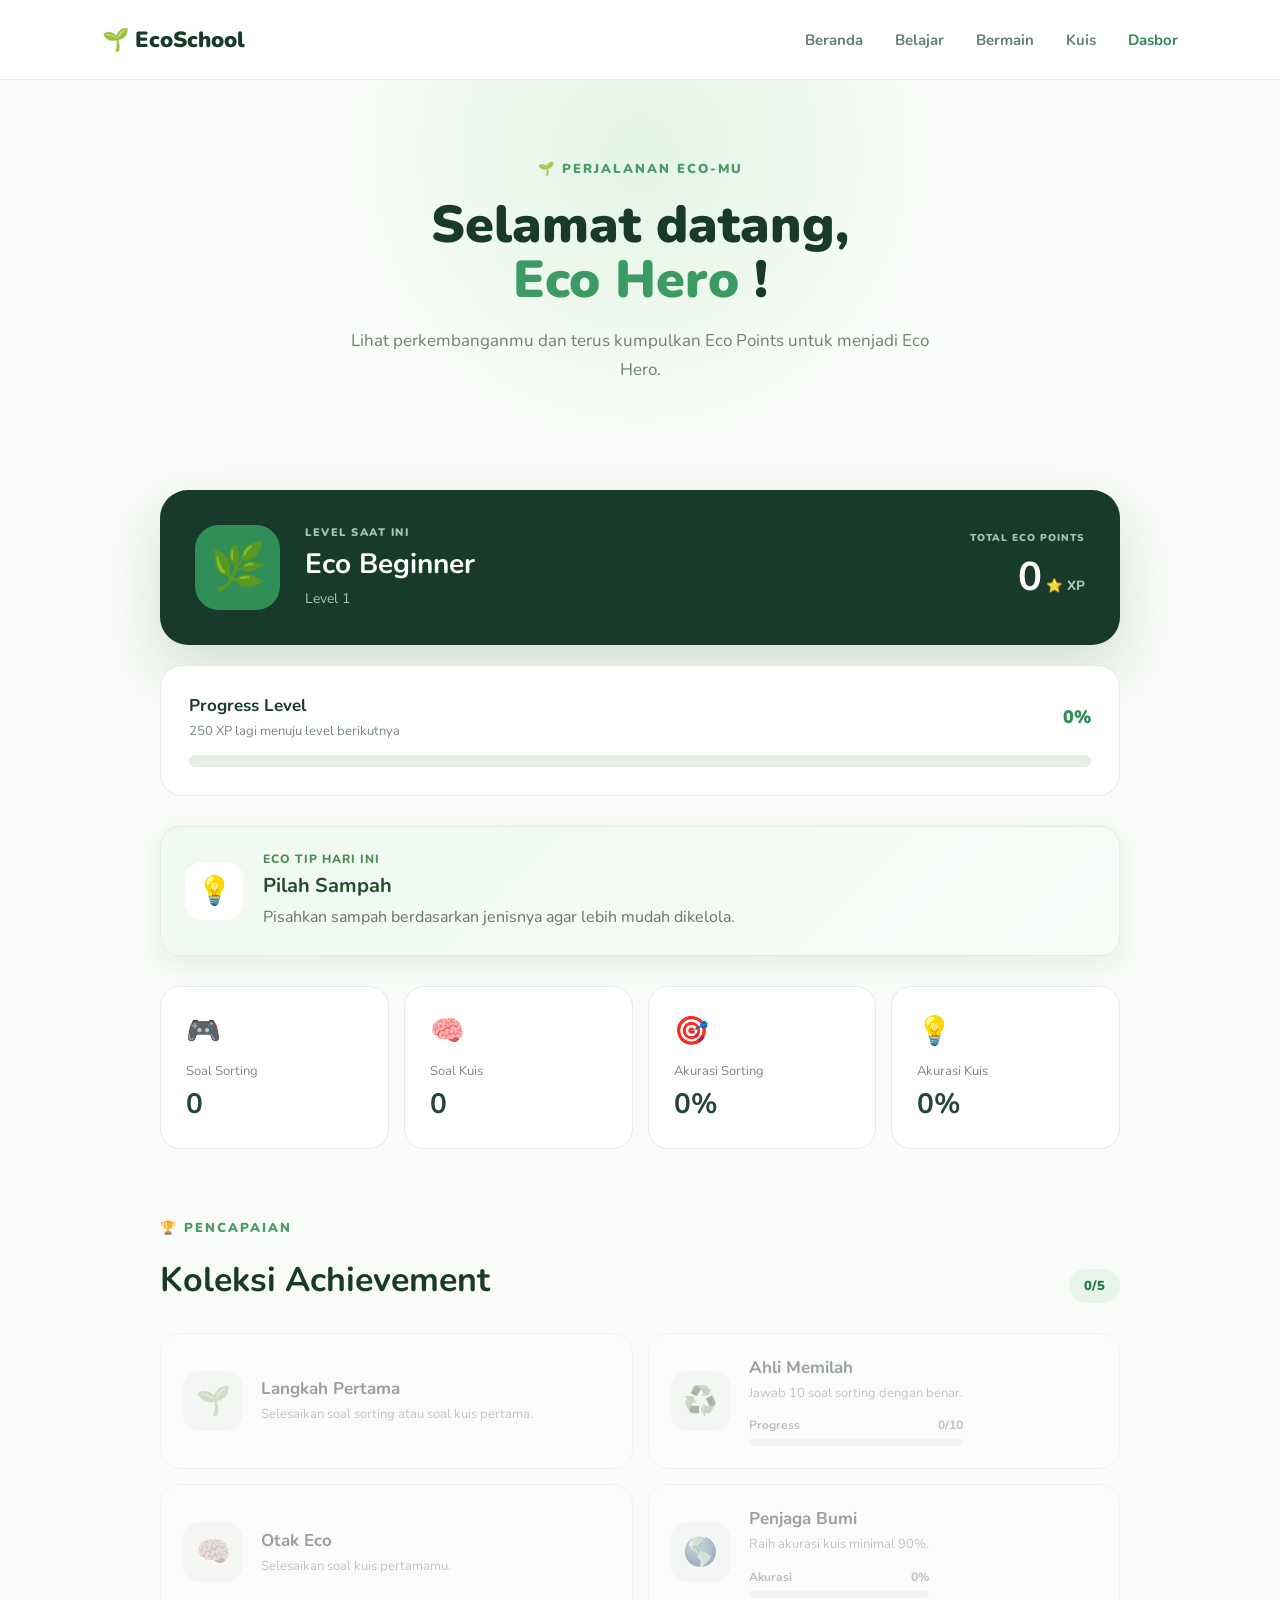
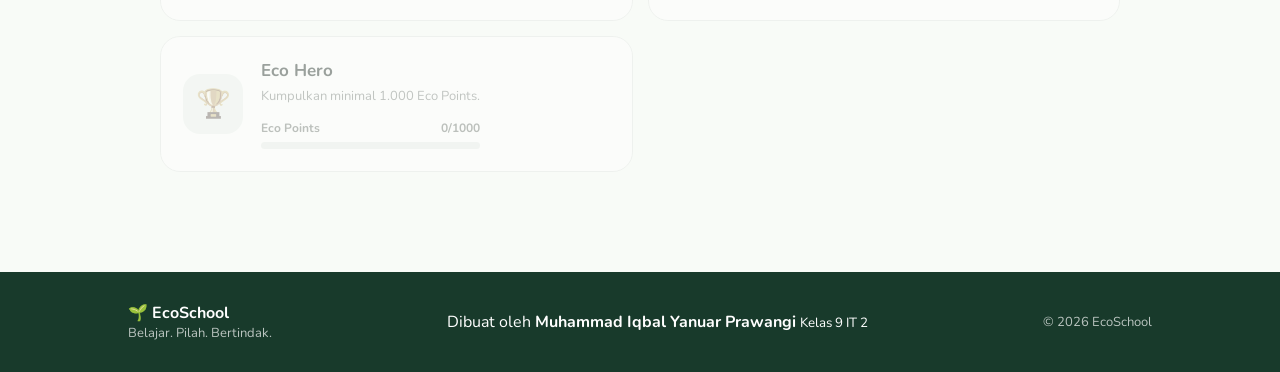
==== dashboard.html @ 725533b7 "Add files via upload" ====
<!DOCTYPE html>
<html lang="id">

<head>

    <meta charset="UTF-8">

    <meta name="viewport" content="width=device-width, initial-scale=1.0">

    <title>Dasbor | EcoSchool</title>

    <link rel="stylesheet" href="css/style.css">

</head>


<body>


    <!-- NAVBAR -->

    <header class="navbar">

        <div class="logo">
            🌱 EcoSchool
        </div>


        <nav>

            <a href="index.html">
                Beranda
            </a>

            <a href="learn.html">
                Belajar
            </a>

            <a href="game.html">
                Bermain
            </a>

            <a href="quiz.html">
                Kuis
            </a>

            <a href="dashboard.html" class="active">
                Dasbor
            </a>

        </nav>

    </header>



    <!-- MAIN -->

    <main>


        <!-- DASHBOARD HEADER -->

        <section class="dashboard-header">

            <p class="small-title">
                🌱 PERJALANAN ECO-MU
            </p>


            <h1>
                Selamat datang,<br>
                <span id="dashboard-name">
                    Eco Hero
                </span>!
            </h1>


            <p>
                Lihat perkembanganmu dan terus kumpulkan
                Eco Points untuk menjadi Eco Hero.
            </p>

        </section>



        <!-- PROFILE CARD -->

        <section class="dashboard-main">


            <div class="profile-card">


                <div class="profile-icon">
                    🌿
                </div>


                <div class="profile-info">

                    <p>
                        LEVEL SAAT INI
                    </p>

                    <h2 id="level-name">
                        Eco Beginner
                    </h2>

                    <span id="level-number">
                        Level 1
                    </span>

                </div>


                <div class="profile-points">

                    <span>
                        TOTAL ECO POINTS
                    </span>

                    <strong id="total-points">
                        0
                    </strong>

                    <small>
                        ⭐ XP
                    </small>

                </div>

            </div>



            <!-- LEVEL PROGRESS -->

            <div class="level-progress-card">

                <div class="progress-heading">

                    <div>

                        <strong>
                            Progress Level
                        </strong>

                        <p id="next-level-text">
                            250 XP lagi menuju level berikutnya
                        </p>

                    </div>


                    <span id="level-percentage">
                        0%
                    </span>

                </div>


                <div class="dashboard-progress">

                    <div
                        id="dashboard-progress-bar"
                        class="dashboard-progress-bar"
                    ></div>

                </div>

            </div>

            <!-- ECO TIP -->
            <section class="eco-tip-card">
                <div class="eco-tip-icon">💡</div>
            
                <div class="eco-tip-content">
                    <span class="eco-tip-label">ECO TIP HARI INI</span>
                    <h3 id="ecoTipTitle">Tahukah Kamu?</h3>
                    <p id="ecoTipText">
                        Gunakan kembali barang yang masih layak sebelum membuangnya.
                    </p>
                </div>
            </section>

            <!-- STATISTICS -->

            <div class="dashboard-stats">


                <div class="dashboard-stat-card">

                    <div class="stat-icon">
                        🎮
                    </div>

                    <span>
                        Soal Sorting
                    </span>

                    <strong id="games-played">
                        0
                    </strong>

                </div>



                <div class="dashboard-stat-card">

                    <div class="stat-icon">
                        🧠
                    </div>

                    <span>
                        Soal Kuis
                    </span>

                    <strong id="quizzes-played">
                        0
                    </strong>

                </div>



                <div class="dashboard-stat-card">

                    <div class="stat-icon">
                        🎯
                    </div>

                    <span>
                        Akurasi Sorting
                    </span>

                    <strong id="sorting-accuracy">
                        0%
                    </strong>

                </div>



                <div class="dashboard-stat-card">

                    <div class="stat-icon">
                        💡
                    </div>

                    <span>
                        Akurasi Kuis
                    </span>

                    <strong id="quiz-accuracy">
                        0%
                    </strong>

                </div>


            </div>



            <!-- ACHIEVEMENTS -->

            <section class="achievement-section">


                <div class="achievement-heading">

                    <div>

                        <p class="small-title">
                            🏆 PENCAPAIAN
                        </p>

                        <h2>
                            Koleksi Achievement
                        </h2>

                    </div>

                    <span id="achievement-count">
                        0/5
                    </span>

                </div>



                <div class="achievement-grid">


                    <!-- FIRST STEP -->

                    <div
                        id="achievement-first"
                        class="achievement-card locked"
                    >

                        <div class="achievement-icon">
                            🌱
                        </div>

                        <div>

                            <h3>
                                Langkah Pertama
                            </h3>

                            <p>
                                Selesaikan soal sorting atau soal kuis pertama.
                            </p>

                        </div>

                    </div>



                    <!-- WASTE SORTER -->

                    <div
                        id="achievement-sorter"
                        class="achievement-card locked"
                    >

                        <div class="achievement-icon">
                            ♻️
                        </div>

                        <div>

                            <h3>
                                Ahli Memilah
                            </h3>

                            <p>
                                Jawab 10 soal sorting dengan benar.
                            </p>
                            
                            <div class="achievement-progress">
                                <div class="achievement-progress-text">
                                    <span>Progress</span>
                                    <span id="sorter-progress-text">0/10</span>
                                </div>
                            
                                <div class="achievement-progress-bar">
                                    <div
                                        id="sorter-progress-bar"
                                        class="achievement-progress-fill"
                                    ></div>
                                </div>
                            </div>

                        </div>

                    </div>



                    <!-- ECO BRAIN -->

                    <div
                        id="achievement-brain"
                        class="achievement-card locked"
                    >

                        <div class="achievement-icon">
                            🧠
                        </div>

                        <div>

                            <h3>
                                Otak Eco
                            </h3>

                            <p>
                                Selesaikan soal kuis pertamamu.
                            </p>

                        </div>

                    </div>



                    <!-- EARTH GUARDIAN -->

                    <div
                        id="achievement-guardian"
                        class="achievement-card locked"
                    >

                        <div class="achievement-icon">
                            🌎
                        </div>

                        <div>

                            <h3>
                                Penjaga Bumi
                            </h3>

                            <p>
                                Raih akurasi kuis minimal 90%.
                            </p>
                            
                            <div class="achievement-progress">
                                <div class="achievement-progress-text">
                                    <span>Akurasi</span>
                                    <span id="guardian-progress-text">0%</span>
                                </div>
                            
                                <div class="achievement-progress-bar">
                                    <div
                                        id="guardian-progress-bar"
                                        class="achievement-progress-fill"
                                    ></div>
                                </div>
                            </div>

                        </div>

                    </div>



                    <!-- ECO HERO -->

                    <div
                        id="achievement-hero"
                        class="achievement-card locked"
                    >

                        <div class="achievement-icon">
                            🏆
                        </div>

                        <div>

                            <h3>
                                Eco Hero
                            </h3>

                            <p>
                                Kumpulkan minimal 1.000 Eco Points.
                            </p>
                            
                            <div class="achievement-progress">
                                <div class="achievement-progress-text">
                                    <span>Eco Points</span>
                                    <span id="hero-progress-text">0/1000</span>
                                </div>
                            
                                <div class="achievement-progress-bar">
                                    <div
                                        id="hero-progress-bar"
                                        class="achievement-progress-fill"
                                    ></div>
                                </div>
                            </div>

                        </div>

                    </div>


                </div>


            </section>


        </section>


    </main>



    <!-- FOOTER -->

    <footer>

        <div class="footer-brand">
            <div>
                🌱 <strong>EcoSchool</strong>
            </div>
    
            <p>
                Belajar. Pilah. Bertindak.
            </p>
        </div>
    
    
        <div class="footer-author">
            <span>Dibuat oleh</span>
    
            <strong>
                Muhammad Iqbal Yanuar Prawangi
            </strong>
    
            <small>
                Kelas 9 IT 2
            </small>
        </div>
    
    
        <p class="footer-copyright">
            © 2026 EcoSchool
        </p>
    
    </footer>



    <script src="js/dashboard.js"></script>

</body>

</html>
---- css/style.css ----
@import url('https://fonts.googleapis.com/css2?family=Nunito:wght@400;500;600;700;800;900&display=swap');


/* =========================
   GLOBAL
========================= */

* {
    margin: 0;
    padding: 0;
    box-sizing: border-box;
}

html {
    scroll-behavior: smooth;
}

body {
    font-family: 'Nunito', sans-serif;
    background: #f8fbf7;
    color: #183a2b;
}

a {
    text-decoration: none;
    color: inherit;
}


/* =========================
   NAVBAR
========================= */

.navbar {
    width: 100%;
    height: 80px;

    display: flex;
    align-items: center;
    justify-content: space-between;

    padding: 0 8%;

    background: rgba(255, 255, 255, 0.95);

    position: sticky;
    top: 0;
    z-index: 100;

    border-bottom: 1px solid #e8eee8;
}

.logo {
    font-size: 22px;
    font-weight: 900;
}

.navbar nav {
    display: flex;
    gap: 32px;
}

.navbar nav a {
    font-size: 15px;
    font-weight: 700;
    color: #648071;

    transition: 0.3s;
}

.navbar nav a:hover,
.navbar nav a.active {
    color: #2e8b57;
}


/* =========================
   HERO
========================= */

.hero {
    min-height: 650px;

    display: flex;
    align-items: center;
    justify-content: space-between;

    padding: 80px 10%;

    background:
        radial-gradient(
            circle at 80% 30%,
            #dff4df 0,
            transparent 35%
        );
}

.hero-text {
    max-width: 550px;
}

.small-title {
    font-size: 13px;
    font-weight: 900;
    letter-spacing: 2px;
    color: #4c9b68;
    margin-bottom: 20px;
}

.hero h1 {
    font-size: 82px;
    line-height: 0.92;
    font-weight: 900;
    letter-spacing: -3px;
}

.hero h1 span {
    color: #3b9b63;
}

.hero-description {
    margin-top: 28px;

    max-width: 460px;

    font-size: 18px;
    line-height: 1.7;

    color: #60786b;
}

.primary-button {
    display: inline-block;

    margin-top: 35px;

    padding: 15px 27px;

    background: #2f8f57;
    color: white;

    border-radius: 12px;

    font-weight: 800;

    box-shadow: 0 12px 25px rgba(47, 143, 87, 0.2);

    transition: 0.3s;
}

.primary-button:hover {
    transform: translateY(-3px);
}


/* =========================
   HERO VISUAL
========================= */

.hero-visual {
    width: 450px;
    height: 450px;

    position: relative;

    display: flex;
    align-items: center;
    justify-content: center;
}

.earth {
    width: 300px;
    height: 300px;

    border-radius: 50%;

    display: flex;
    align-items: center;
    justify-content: center;

    font-size: 180px;

    background: #e8f5e8;

    box-shadow:
        0 30px 60px rgba(55, 120, 70, 0.15);
}

.floating-card {
    position: absolute;

    padding: 15px 20px;

    background: white;

    border-radius: 16px;

    box-shadow:
        0 15px 40px rgba(34, 70, 45, 0.12);

    display: flex;
    gap: 10px;
    align-items: center;

    font-size: 15px;
}

.card-one {
    top: 45px;
    left: 10px;
}

.card-two {
    top: 120px;
    right: 0;
}

.card-three {
    bottom: 55px;
    left: 55px;
}


/* =========================
   WHY SECTION
========================= */

.why-section {
    padding: 100px 10%;

    background: white;
}

.section-heading {
    text-align: center;
}

.section-heading p {
    font-size: 13px;
    font-weight: 900;
    letter-spacing: 2px;
    color: #4c9b68;
}

.section-heading h2 {
    margin-top: 12px;

    font-size: 42px;
    line-height: 1.15;
    font-weight: 900;
}


.feature-container {
    margin-top: 55px;

    display: grid;
    grid-template-columns: repeat(3, 1fr);

    gap: 25px;
}

.feature-card {
    padding: 35px;

    border: 1px solid #e7eee7;

    border-radius: 22px;

    background: #fbfdfb;

    transition: 0.3s;
}

.feature-card:hover {
    transform: translateY(-7px);

    box-shadow:
        0 20px 45px rgba(39, 90, 55, 0.1);
}

.feature-icon {
    font-size: 40px;
    margin-bottom: 20px;
}

.feature-card h3 {
    font-size: 24px;
    margin-bottom: 10px;
}

.feature-card p {
    color: #708279;
    line-height: 1.6;
}


/* =========================
   JOURNEY
========================= */

.journey-section {
    padding: 100px 10%;

    display: flex;
    align-items: center;
    justify-content: space-between;

    gap: 80px;
}

.journey-text {
    max-width: 420px;
}

.journey-text h2 {
    font-size: 48px;
    line-height: 1.05;
    margin-bottom: 20px;
}

.journey-text > p:last-child {
    color: #718077;
    line-height: 1.7;
}


.journey-steps {
    display: flex;
    align-items: center;
}

.journey-step {
    text-align: center;
}

.journey-step div {
    font-size: 12px;
    font-weight: 900;
    color: #8da094;
}

.journey-step span {
    display: block;

    margin: 10px auto;

    width: 70px;
    height: 70px;

    border-radius: 50%;

    background: #e5f4e7;

    display: flex;
    align-items: center;
    justify-content: center;

    font-size: 28px;
}

.journey-step h3 {
    font-size: 18px;
}

.journey-line {
    width: 70px;
    height: 2px;
    background: #dbe8dd;
}


/* =========================
   FOOTER
========================= */

footer {
    padding: 30px 10%;

    display: flex;
    justify-content: space-between;
    align-items: center;

    background: #183a2b;

    color: white;
}

footer p {
    font-size: 13px;
    opacity: 0.7;
}


/* =========================
   RESPONSIVE
========================= */

@media (max-width: 900px) {

    .navbar {
        padding: 0 5%;
    }

    .navbar nav {
        gap: 15px;
    }

    .hero {
        flex-direction: column;

        text-align: center;

        gap: 60px;

        padding: 70px 6%;
    }

    .hero-description {
        margin-left: auto;
        margin-right: auto;
    }

    .hero-visual {
        width: 350px;
        height: 350px;
    }

    .earth {
        width: 240px;
        height: 240px;
        font-size: 140px;
    }

    .feature-container {
        grid-template-columns: 1fr;
    }

    .journey-section {
        flex-direction: column;
        text-align: center;
    }
}


@media (max-width: 600px) {

    .navbar {
        height: auto;
        padding: 20px;
        flex-direction: column;
        gap: 15px;
    }

    .navbar nav {
        flex-wrap: wrap;
        justify-content: center;
    }

    .hero h1 {
        font-size: 60px;
    }

    .hero-visual {
        width: 300px;
        height: 300px;
    }

    .earth {
        width: 200px;
        height: 200px;
        font-size: 115px;
    }

    .floating-card {
        transform: scale(0.8);
    }

    .section-heading h2 {
        font-size: 32px;
    }

    .journey-text h2 {
        font-size: 38px;
    }

    .journey-steps {
        flex-direction: column;
        gap: 15px;
    }

    .journey-line {
        width: 2px;
        height: 35px;
    }

    footer {
        flex-direction: column;
        gap: 10px;
        text-align: center;
    }
}

/* =========================
   LEARN PAGE
========================= */

.page-header {
    padding: 90px 10% 70px;

    text-align: center;

    background:
        radial-gradient(
            circle at 50% 20%,
            #e2f5e4 0,
            transparent 40%
        );
}

.page-header h1 {
    font-size: 52px;
    line-height: 1.05;

    font-weight: 900;

    margin-bottom: 25px;
}

.page-header > p:last-child {
    max-width: 600px;

    margin: auto;

    color: #6f8177;

    line-height: 1.7;

    font-size: 17px;
}


/* WASTE SECTION */

.waste-section {
    padding: 90px 10%;

    background: white;
}

.waste-container {
    margin-top: 50px;

    display: grid;

    grid-template-columns:
        repeat(4, 1fr);

    gap: 20px;
}


.waste-card {
    padding: 32px 25px;

    border-radius: 22px;

    background: #fbfdfb;

    border: 1px solid #e7eee7;

    cursor: pointer;

    transition: 0.3s;
}

.waste-card:hover {
    transform: translateY(-8px);

    box-shadow:
        0 20px 40px
        rgba(39, 90, 55, 0.12);
}


.waste-icon {
    width: 70px;
    height: 70px;

    display: flex;

    align-items: center;
    justify-content: center;

    border-radius: 18px;

    background: #e5f4e7;

    font-size: 35px;

    margin-bottom: 22px;
}


.waste-card h3 {
    font-size: 23px;

    margin-bottom: 10px;
}


.waste-card p {
    color: #708279;

    line-height: 1.6;

    font-size: 14px;
}


.learn-more {
    display: inline-block;

    margin-top: 20px;

    color: #2f8f57;

    font-weight: 800;

    font-size: 14px;
}


/* INFORMATION */

.waste-info-section {
    padding: 80px 10%;

    background: #f1f8f2;
}


.waste-info-content {
    max-width: 900px;

    margin: auto;

    padding: 50px;

    background: white;

    border-radius: 28px;

    position: relative;

    box-shadow:
        0 20px 60px
        rgba(35, 80, 45, 0.1);
}


.close-button {
    position: absolute;

    top: 20px;
    right: 25px;

    border: none;

    background: #edf4ee;

    width: 40px;
    height: 40px;

    border-radius: 50%;

    font-size: 25px;

    cursor: pointer;

    color: #42604c;
}


.info-icon {
    font-size: 55px;

    margin-bottom: 15px;
}


.waste-info-content h2 {
    font-size: 38px;

    margin-bottom: 15px;
}


#waste-info-description {
    color: #6d7e74;

    line-height: 1.7;

    font-size: 17px;
}


.info-grid {
    display: grid;

    grid-template-columns:
        1fr 1fr;

    gap: 20px;

    margin-top: 35px;
}


.info-box {
    padding: 25px;

    background: #f7faf7;

    border-radius: 18px;
}


.info-box h3 {
    margin-bottom: 15px;

    font-size: 18px;
}


.info-box ul {
    padding-left: 20px;

    color: #64776c;

    line-height: 1.8;
}


.info-box p {
    color: #64776c;

    line-height: 1.7;
}


.tip-box {
    margin-top: 20px;

    padding: 22px 25px;

    background: #e7f5e9;

    border-radius: 18px;
}


.tip-box strong {
    color: #287b4a;
}


.tip-box p {
    margin-top: 8px;

    color: #587061;

    line-height: 1.6;
}


/* CTA */

.learn-cta {
    margin: 70px 10%;

    padding: 55px;

    background: #183a2b;

    color: white;

    border-radius: 28px;

    display: flex;

    align-items: center;

    justify-content: space-between;

    gap: 30px;
}


.learn-cta .small-title {
    color: #8ed2a3;
}


.learn-cta h2 {
    font-size: 35px;

    margin-bottom: 10px;
}


.learn-cta p:not(.small-title) {
    color: #b9c9bf;

    line-height: 1.6;
}


/* RESPONSIVE */

@media (max-width: 1000px) {

    .waste-container {
        grid-template-columns:
            repeat(2, 1fr);
    }

}


@media (max-width: 700px) {

    .page-header h1 {
        font-size: 40px;
    }


    .waste-container {
        grid-template-columns: 1fr;
    }


    .info-grid {
        grid-template-columns: 1fr;
    }


    .waste-info-content {
        padding: 35px 25px;
    }


    .learn-cta {
        margin: 50px 6%;

        padding: 35px 25px;

        flex-direction: column;

        align-items: flex-start;
    }

}

/* =========================
   SORTING GAME
========================= */

.game-header {
    padding: 80px 10% 50px;

    text-align: center;

    background:
        radial-gradient(
            circle at 50% 20%,
            #e2f5e4 0,
            transparent 40%
        );
}

.game-header h1 {
    font-size: 52px;

    line-height: 1.05;

    font-weight: 900;

    margin-bottom: 20px;
}

.game-header > p:last-child {
    max-width: 600px;

    margin: auto;

    color: #6f8177;

    line-height: 1.7;

    font-size: 17px;
}


/* GAME SECTION */

.game-section {
    max-width: 900px;

    margin: 0 auto;

    padding: 50px 20px 90px;
}


.game-topbar {
    display: flex;

    justify-content: space-between;

    align-items: center;

    margin-bottom: 15px;
}


.question-counter {
    color: #718178;

    font-size: 15px;
}

.question-counter strong {
    color: #183a2b;

    font-size: 18px;
}


.score-display {
    padding: 10px 18px;

    border-radius: 30px;

    background: #e7f5e9;

    color: #287b4a;

    font-weight: 800;
}


/* PROGRESS */

.game-progress {
    height: 10px;

    background: #e6eee7;

    border-radius: 20px;

    overflow: hidden;

    margin-bottom: 35px;
}


.game-progress-bar {
    width: 10%;

    height: 100%;

    background: #3b9b63;

    border-radius: 20px;

    transition: width 0.4s ease;
}


/* QUESTION */

.question-card {
    padding: 55px 30px;

    text-align: center;

    background: white;

    border: 1px solid #e6eee7;

    border-radius: 28px;

    box-shadow:
        0 20px 50px rgba(39, 90, 55, 0.08);

    margin-bottom: 25px;
}


.waste-question-icon {
    width: 130px;

    height: 130px;

    display: flex;

    align-items: center;

    justify-content: center;

    margin: 0 auto 25px;

    border-radius: 30px;

    background: #e8f5e8;

    font-size: 70px;
}


.question-label {
    font-size: 12px;

    font-weight: 900;

    letter-spacing: 2px;

    color: #6c9178;

    margin-bottom: 10px;
}


.question-card h2 {
    font-size: 35px;

    margin-bottom: 10px;
}


.question-text {
    color: #75857b;

    line-height: 1.6;
}


/* ANSWERS */

.answer-grid {
    display: grid;

    grid-template-columns:
        1fr 1fr;

    gap: 15px;
}


.answer-button {
    width: 100%;

    padding: 22px;

    display: flex;

    align-items: center;

    gap: 18px;

    text-align: left;

    border: 1px solid #e3ebe4;

    border-radius: 18px;

    background: white;

    cursor: pointer;

    font-family: inherit;

    transition: 0.25s;
}


.answer-button:hover {
    transform: translateY(-4px);

    border-color: #86bd97;

    box-shadow:
        0 12px 30px
        rgba(39, 90, 55, 0.1);
}


.answer-button > span {
    width: 50px;

    height: 50px;

    flex-shrink: 0;

    display: flex;

    align-items: center;

    justify-content: center;

    background: #eef7ef;

    border-radius: 14px;

    font-size: 25px;
}


.answer-button strong {
    display: block;

    color: #254535;

    font-size: 17px;

    margin-bottom: 3px;
}


.answer-button small {
    color: #829087;

    font-size: 12px;
}


/* FEEDBACK */

.game-feedback {
    margin-top: 25px;

    padding: 35px;

    border-radius: 22px;

    text-align: center;

    background: #f0f8f1;

    animation: feedbackAppear 0.3s ease;
}


@keyframes feedbackAppear {

    from {
        opacity: 0;

        transform: translateY(10px);
    }

    to {
        opacity: 1;

        transform: translateY(0);
    }

}


.feedback-icon {
    font-size: 45px;

    margin-bottom: 10px;
}


.game-feedback h3 {
    font-size: 27px;

    margin-bottom: 8px;
}


.game-feedback p {
    color: #687970;

    margin-bottom: 20px;

    line-height: 1.6;
}


/* RESULT */

.game-result {
    max-width: 700px;

    margin: 70px auto 100px;

    padding: 60px 30px;

    text-align: center;

    background: white;

    border: 1px solid #e5ece6;

    border-radius: 30px;

    box-shadow:
        0 25px 60px
        rgba(35, 80, 45, 0.1);
}


.result-icon {
    font-size: 65px;

    margin-bottom: 15px;
}


.game-result h2 {
    font-size: 38px;

    margin-bottom: 35px;
}


.final-score {
    padding: 25px;

    background: #e9f6eb;

    border-radius: 20px;

    margin-bottom: 20px;
}


.final-score span {
    display: block;

    color: #688071;

    margin-bottom: 8px;
}


.final-score strong {
    display: block;

    color: #287b4a;

    font-size: 40px;
}


.result-stats {
    display: grid;

    grid-template-columns:
        1fr 1fr;

    gap: 15px;

    margin-bottom: 30px;
}


.result-stats div {
    padding: 20px;

    background: #f7faf7;

    border-radius: 18px;
}


.result-stats strong {
    display: block;

    font-size: 30px;

    color: #254535;
}


.result-stats span {
    color: #78877f;

    font-size: 13px;
}


/* GAME RESPONSIVE */

@media (max-width: 700px) {

    .game-header h1 {
        font-size: 40px;
    }


    .answer-grid {
        grid-template-columns: 1fr;
    }


    .question-card {
        padding: 40px 20px;
    }


    .question-card h2 {
        font-size: 28px;
    }


    .game-topbar {
        font-size: 13px;
    }


    .game-result h2 {
        font-size: 30px;
    }

}

/* =========================
   QUIZ PAGE
========================= */

.quiz-header {
    padding: 80px 10% 55px;

    text-align: center;

    background:
        radial-gradient(
            circle at 50% 20%,
            #e2f5e4 0,
            transparent 40%
        );
}

.quiz-header h1 {
    font-size: 52px;

    line-height: 1.05;

    font-weight: 900;

    margin-bottom: 20px;
}

.quiz-header > p:last-child {
    max-width: 600px;

    margin: auto;

    color: #6f8177;

    line-height: 1.7;

    font-size: 17px;
}


/* QUIZ SECTION */

.quiz-section {
    max-width: 900px;

    margin: auto;

    padding: 50px 20px 90px;
}


.quiz-topbar {
    display: flex;

    align-items: center;

    justify-content: space-between;

    margin-bottom: 15px;
}


.quiz-counter {
    color: #718178;

    font-size: 15px;
}

.quiz-counter strong {
    color: #183a2b;

    font-size: 18px;
}


.quiz-score {
    padding: 10px 18px;

    background: #e7f5e9;

    color: #287b4a;

    border-radius: 30px;

    font-weight: 800;
}


/* PROGRESS */

.quiz-progress {
    height: 10px;

    background: #e6eee7;

    border-radius: 20px;

    overflow: hidden;

    margin-bottom: 35px;
}


.quiz-progress-bar {
    width: 10%;

    height: 100%;

    background: #3b9b63;

    border-radius: 20px;

    transition: width 0.4s ease;
}


/* QUIZ CARD */

.quiz-card {
    padding: 50px 45px;

    background: white;

    border: 1px solid #e4ebe5;

    border-radius: 28px;

    box-shadow:
        0 20px 50px
        rgba(39, 90, 55, 0.08);

    text-align: center;
}


.quiz-icon {
    width: 90px;

    height: 90px;

    display: flex;

    align-items: center;

    justify-content: center;

    margin: 0 auto 20px;

    border-radius: 25px;

    background: #e8f5e8;

    font-size: 48px;
}


.quiz-category {
    font-size: 12px;

    letter-spacing: 2px;

    font-weight: 900;

    color: #4c9b68;

    margin-bottom: 15px;
}


.quiz-card h2 {
    max-width: 700px;

    margin: 0 auto 35px;

    font-size: 27px;

    line-height: 1.4;
}


/* ANSWERS */

.quiz-answers {
    display: grid;

    grid-template-columns:
        1fr 1fr;

    gap: 15px;
}


.quiz-answer {
    min-height: 70px;

    padding: 18px 22px;

    border: 1px solid #e3ebe4;

    background: #fbfdfb;

    border-radius: 17px;

    cursor: pointer;

    font-family: inherit;

    font-size: 15px;

    font-weight: 700;

    color: #294637;

    text-align: left;

    transition: 0.25s;
}


.quiz-answer:hover {
    transform: translateY(-3px);

    border-color: #81b991;

    background: #f2f9f3;
}


.quiz-answer.correct {
    background: #e2f5e6;

    border-color: #55a96f;

    color: #287b4a;
}


.quiz-answer.wrong {
    background: #f9e9e9;

    border-color: #d88a8a;

    color: #a34a4a;
}


.quiz-answer:disabled {
    cursor: default;
}


/* FEEDBACK */

.quiz-feedback {
    margin-top: 25px;

    padding: 35px;

    border-radius: 22px;

    text-align: center;

    background: #f0f8f1;

    animation: feedbackAppear 0.3s ease;
}


.quiz-feedback h3 {
    font-size: 27px;

    margin-bottom: 8px;
}


.quiz-feedback p {
    max-width: 650px;

    margin: 0 auto 20px;

    color: #687970;

    line-height: 1.6;
}


/* RESULT */

.quiz-result {
    max-width: 700px;

    margin: 70px auto 100px;

    padding: 60px 30px;

    text-align: center;

    background: white;

    border: 1px solid #e5ece6;

    border-radius: 30px;

    box-shadow:
        0 25px 60px
        rgba(35, 80, 45, 0.1);
}


.quiz-result h2 {
    font-size: 38px;

    margin-bottom: 35px;
}


.quiz-final-score {
    padding: 25px;

    background: #e9f6eb;

    border-radius: 20px;

    margin-bottom: 20px;
}


.quiz-final-score span {
    display: block;

    color: #688071;

    margin-bottom: 8px;
}


.quiz-final-score strong {
    display: block;

    color: #287b4a;

    font-size: 42px;
}


.quiz-reward {
    margin: 25px 0;

    padding: 18px;

    border-radius: 15px;

    background: #f8f5df;

    color: #7a6b25;
}


.quiz-reward strong {
    margin-left: 8px;
}


/* QUIZ RESPONSIVE */

@media (max-width: 700px) {

    .quiz-header h1 {
        font-size: 40px;
    }


    .quiz-card {
        padding: 40px 20px;
    }


    .quiz-card h2 {
        font-size: 22px;
    }


    .quiz-answers {
        grid-template-columns: 1fr;
    }


    .quiz-result h2 {
        font-size: 30px;
    }

}

/* =========================
   DASHBOARD
========================= */

.dashboard-header {
    padding: 80px 10% 55px;

    text-align: center;

    background:
        radial-gradient(
            circle at 50% 20%,
            #e2f5e4 0,
            transparent 40%
        );
}


.dashboard-header h1 {
    font-size: 52px;

    line-height: 1.05;

    font-weight: 900;

    margin-bottom: 20px;
}


.dashboard-header h1 span {
    color: #3b9b63;
}


.dashboard-header > p:last-child {
    max-width: 600px;

    margin: auto;

    color: #6f8177;

    line-height: 1.7;

    font-size: 17px;
}


/* MAIN */

.dashboard-main {
    max-width: 1000px;

    margin: auto;

    padding: 50px 20px 100px;
}


/* PROFILE */

.profile-card {
    padding: 35px;

    display: flex;

    align-items: center;

    gap: 25px;

    background: #183a2b;

    color: white;

    border-radius: 28px;

    box-shadow:
        0 25px 55px
        rgba(24, 58, 43, 0.15);
}


.profile-icon {
    width: 85px;

    height: 85px;

    flex-shrink: 0;

    display: flex;

    align-items: center;

    justify-content: center;

    border-radius: 24px;

    background: #2f8f57;

    font-size: 45px;
}


.profile-info {
    flex: 1;
}


.profile-info p {
    margin-bottom: 5px;

    color: #a9c3b2;

    font-size: 11px;

    font-weight: 900;

    letter-spacing: 1.5px;
}


.profile-info h2 {
    font-size: 28px;

    margin-bottom: 4px;
}


.profile-info span {
    color: #a9c3b2;

    font-size: 14px;
}


.profile-points {
    text-align: right;
}


.profile-points span {
    display: block;

    color: #a9c3b2;

    font-size: 10px;

    font-weight: 900;

    letter-spacing: 1px;
}


.profile-points strong {
    display: inline-block;

    margin-top: 5px;

    font-size: 40px;
}


.profile-points small {
    color: #a9c3b2;

    font-weight: 800;
}


/* LEVEL PROGRESS */

.level-progress-card {
    margin-top: 20px;

    padding: 28px;

    background: white;

    border: 1px solid #e4ebe5;

    border-radius: 22px;
}


.progress-heading {
    display: flex;

    align-items: center;

    justify-content: space-between;

    margin-bottom: 15px;
}


.progress-heading strong {
    font-size: 17px;
}


.progress-heading p {
    margin-top: 5px;

    color: #7a887f;

    font-size: 13px;
}


.progress-heading > span {
    color: #2f8f57;

    font-size: 18px;

    font-weight: 900;
}


.dashboard-progress {
    height: 12px;

    overflow: hidden;

    background: #e6eee7;

    border-radius: 20px;
}


.dashboard-progress-bar {
    width: 0%;

    height: 100%;

    background: #3b9b63;

    border-radius: 20px;

    transition: width 0.7s ease;
}


/* STATISTICS */

.dashboard-stats {
    display: grid;

    grid-template-columns:
        repeat(4, 1fr);

    gap: 15px;

    margin-top: 20px;
}


.dashboard-stat-card {
    padding: 25px;

    background: white;

    border: 1px solid #e4ebe5;

    border-radius: 20px;
}


.stat-icon {
    font-size: 28px;

    margin-bottom: 12px;
}


.dashboard-stat-card span {
    display: block;

    color: #7b8981;

    font-size: 13px;

    margin-bottom: 5px;
}


.dashboard-stat-card strong {
    font-size: 28px;

    color: #254535;
}


/* ACHIEVEMENT */

.achievement-section {
    margin-top: 70px;
}


.achievement-heading {
    display: flex;

    align-items: flex-end;

    justify-content: space-between;

    margin-bottom: 30px;
}


.achievement-heading h2 {
    margin-top: 8px;

    font-size: 34px;
}


.achievement-heading > span {
    padding: 8px 15px;

    background: #e7f5e9;

    color: #287b4a;

    border-radius: 20px;

    font-size: 13px;

    font-weight: 900;
}


.achievement-grid {
    display: grid;

    grid-template-columns:
        1fr 1fr;

    gap: 15px;
}


.achievement-card {
    padding: 22px;

    display: flex;

    align-items: center;

    gap: 18px;

    border-radius: 20px;

    border: 1px solid #dfe8e1;

    background: white;

    transition: 0.3s;
}


.achievement-card:hover {
    transform: translateY(-3px);

    box-shadow:
        0 12px 30px
        rgba(39, 90, 55, 0.08);
}


.achievement-icon {
    width: 60px;

    height: 60px;

    flex-shrink: 0;

    display: flex;

    align-items: center;

    justify-content: center;

    border-radius: 17px;

    background: #e7f5e9;

    font-size: 28px;
}


.achievement-card h3 {
    font-size: 17px;

    margin-bottom: 5px;
}


.achievement-card p {
    color: #78867e;

    font-size: 13px;

    line-height: 1.5;
}


/* LOCKED */

.achievement-card.locked {
    opacity: 0.45;

    filter: grayscale(0.7);
}


.achievement-card.unlocked {
    opacity: 1;

    filter: none;

    border-color: #8dc19a;

    background: #f4faf5;
}


.achievement-card.unlocked .achievement-icon {
    background: #dff2e2;
}


/* DASHBOARD RESPONSIVE */

@media (max-width: 800px) {

    .dashboard-header h1 {
        font-size: 40px;
    }


    .profile-card {
        flex-wrap: wrap;
    }


    .profile-points {
        width: 100%;

        text-align: left;

        padding-top: 10px;
    }


    .dashboard-stats {
        grid-template-columns:
            1fr 1fr;
    }

}


@media (max-width: 600px) {

    .dashboard-main {
        padding-left: 6%;

        padding-right: 6%;
    }


    .profile-card {
        padding: 25px;
    }


    .profile-icon {
        width: 70px;

        height: 70px;

        font-size: 35px;
    }


    .profile-info h2 {
        font-size: 23px;
    }


    .profile-points strong {
        font-size: 32px;
    }


    .dashboard-stats {
        grid-template-columns:
            1fr;
    }


    .achievement-grid {
        grid-template-columns:
            1fr;
    }


    .achievement-heading {
        align-items: flex-start;

        gap: 15px;

        flex-direction: column;
    }

}

.eco-tip-card {
    display: flex;
    align-items: center;
    gap: 20px;
    padding: 24px;
    margin: 30px 0;
    background: linear-gradient(135deg, #eef9f0, #f8fcf8);
    border: 1px solid #dcefe0;
    border-radius: 20px;
    box-shadow: 0 8px 25px rgba(44, 95, 45, 0.08);
}

.eco-tip-icon {
    width: 58px;
    height: 58px;
    flex-shrink: 0;
    display: flex;
    align-items: center;
    justify-content: center;
    background: #ffffff;
    border-radius: 16px;
    font-size: 28px;
}

.eco-tip-label {
    display: block;
    margin-bottom: 5px;
    font-size: 12px;
    font-weight: 800;
    letter-spacing: 1px;
    color: #4d8b55;
}

.eco-tip-content h3 {
    margin: 0 0 6px;
    font-size: 20px;
    color: #234d2b;
}

.eco-tip-content p {
    margin: 0;
    line-height: 1.6;
    color: #647568;
}

@media (max-width: 600px) {
    .eco-tip-card {
        align-items: flex-start;
        padding: 20px;
        gap: 14px;
    }

    .eco-tip-content h3 {
        font-size: 18px;
    }

    .eco-tip-content p {
        font-size: 14px;
    }
}

/* =========================
   ACHIEVEMENT PROGRESS
========================= */

.achievement-progress {
    margin-top: 14px;
    width: 100%;
}

.achievement-progress-text {
    display: flex;
    justify-content: space-between;
    align-items: center;
    margin-bottom: 6px;
    font-size: 12px;
    font-weight: 700;
    color: #6b7d6d;
}

.achievement-progress-bar {
    width: 100%;
    height: 7px;
    background: #e5eee7;
    border-radius: 20px;
    overflow: hidden;
}

.achievement-progress-fill {
    width: 0%;
    height: 100%;
    border-radius: 20px;
    transition: width 0.5s ease;
}
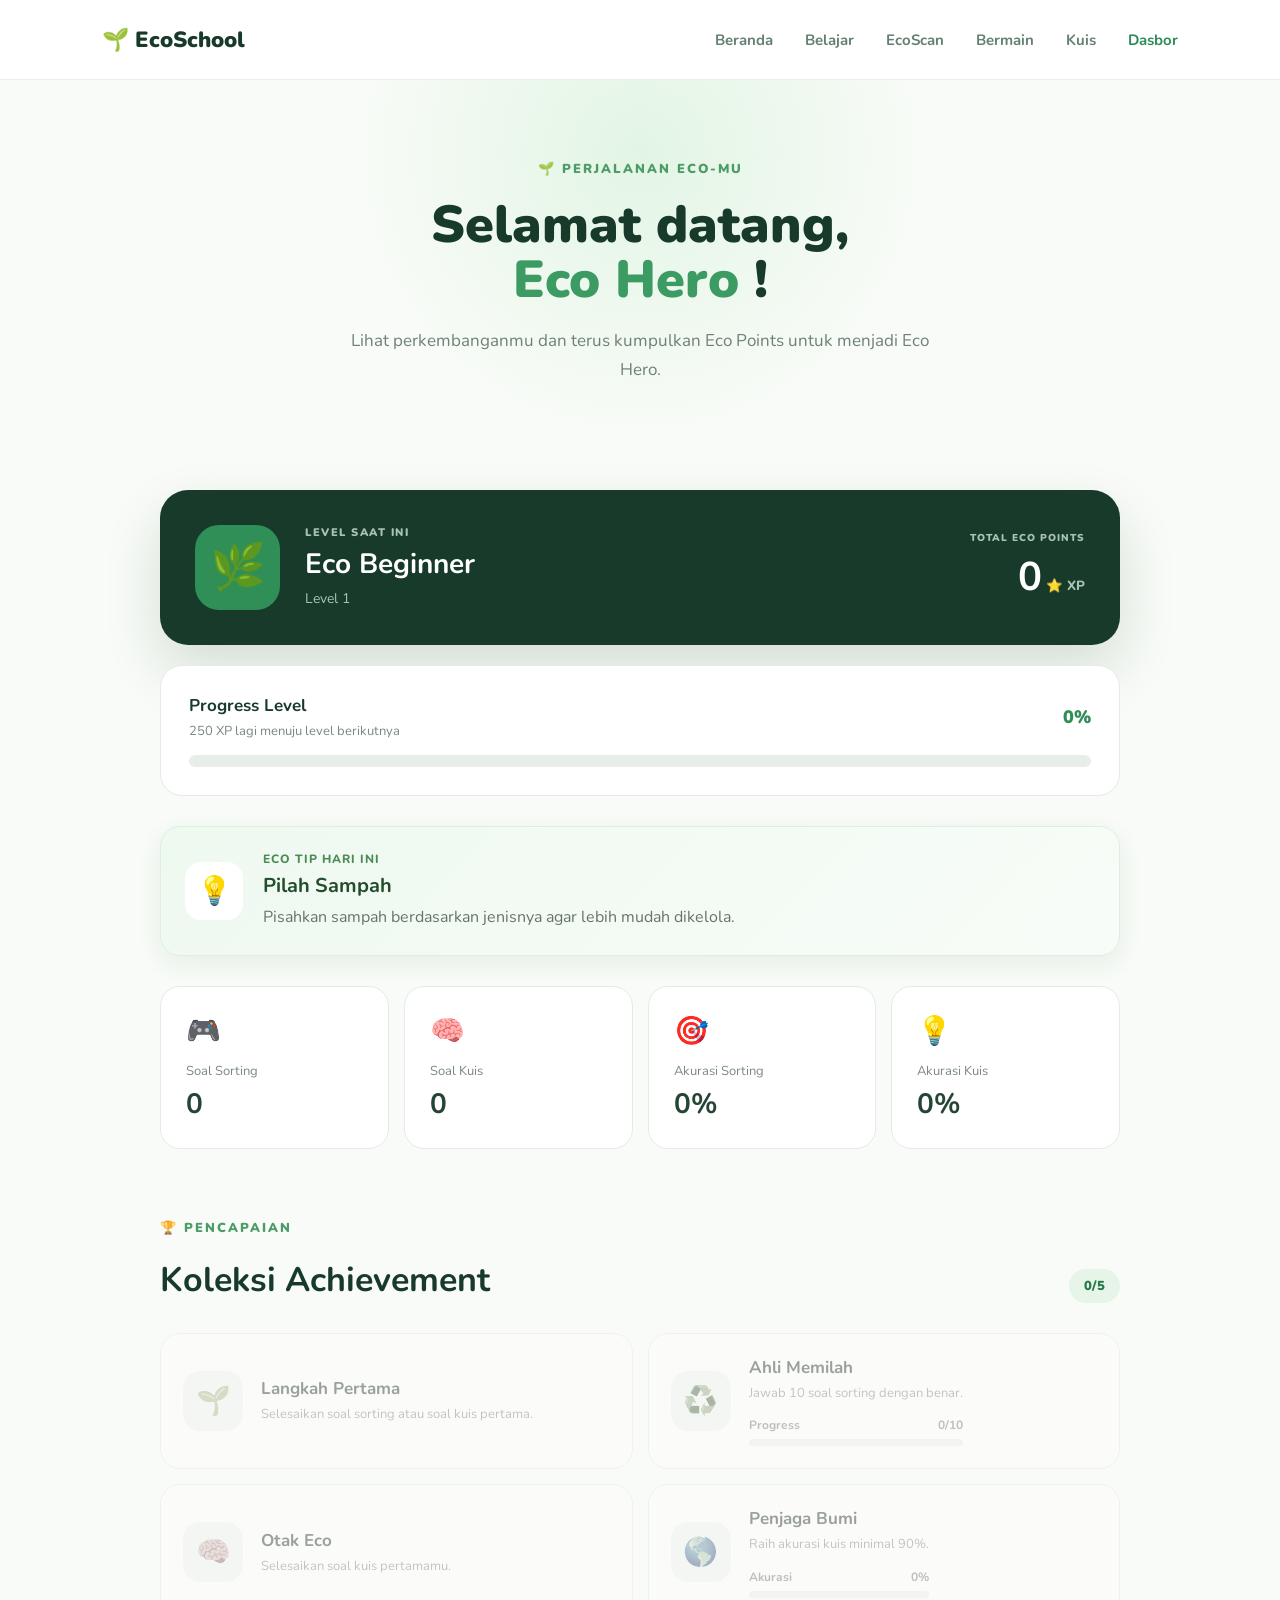
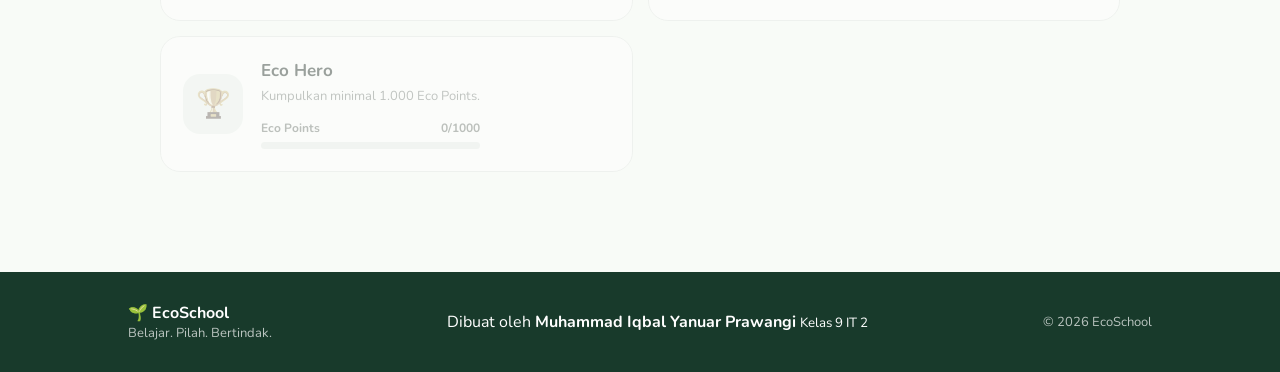
==== commit d01e995d: "Fix HTML structure and update navbar links" ====
--- a/dashboard.html
+++ b/dashboard.html
@@ -34,6 +34,10 @@
 
             <a href="learn.html">
                 Belajar
+            </a>
+
+            <a href="scan.html">
+                EcoScan
             </a>
 
             <a href="game.html">
@@ -524,4 +528,4 @@
 
 </body>
 
-</html>+</html>
--- a/css/style.css
+++ b/css/style.css
@@ -2335,3 +2335,304 @@
     transition: width 0.5s ease;
 }
 
+/* =========================
+   ECOSCAN PAGE
+========================= */
+
+.scan-page {
+    max-width: 900px;
+    margin: 0 auto;
+    padding: 70px 8%;
+}
+
+.scan-page .page-heading {
+    text-align: center;
+    margin-bottom: 35px;
+}
+
+.scan-page .page-heading h1 {
+    margin: 10px 0;
+    color: #1d4d35;
+    font-size: 38px;
+}
+
+.scan-page .page-heading p:last-child {
+    color: #6d8273;
+    line-height: 1.7;
+}
+
+.scan-card {
+    background: #ffffff;
+    border: 1px solid #e1ebe2;
+    border-radius: 24px;
+    padding: 35px;
+    box-shadow: 0 12px 35px rgba(34, 83, 49, 0.08);
+}
+
+.scan-upload-area {
+    text-align: center;
+    padding: 25px;
+    border: 2px dashed #b9d5bd;
+    border-radius: 18px;
+    background: #f7fbf7;
+}
+
+.scan-icon {
+    font-size: 45px;
+    margin-bottom: 10px;
+}
+
+.scan-upload-area h2 {
+    margin: 10px 0;
+    color: #285c32;
+}
+
+.scan-upload-area p {
+    color: #718274;
+    margin-bottom: 25px;
+}
+
+#image-upload {
+    display: none;
+}
+
+.upload-button {
+    display: inline-block;
+    padding: 13px 25px;
+    border-radius: 30px;
+    background: #3b9b5f;
+    color: white;
+    font-weight: 700;
+    cursor: pointer;
+    transition: 0.2s;
+}
+
+.upload-button:hover {
+    background: #2f814d;
+}
+
+.image-preview-container {
+    display: none;
+    justify-content: center;
+    margin-top: 25px;
+}
+
+.image-preview-container.show {
+    display: flex;
+}
+
+#image-preview {
+    width: 100%;
+    max-width: 350px;
+    max-height: 350px;
+    object-fit: contain;
+    border-radius: 18px;
+    border: 1px solid #dce9de;
+    background: #f5f8f5;
+}
+
+.scan-button,
+.reset-scan-button {
+    display: block;
+    width: 100%;
+    border: none;
+    border-radius: 30px;
+    padding: 15px 20px;
+    margin-top: 25px;
+    font-family: inherit;
+    font-size: 15px;
+    font-weight: 700;
+    cursor: pointer;
+    transition: 0.2s;
+}
+
+.scan-button {
+    background: #285c32;
+    color: white;
+}
+
+.scan-button:hover:not(:disabled) {
+    background: #1e4727;
+}
+
+.scan-button:disabled {
+    background: #b8c8ba;
+    cursor: not-allowed;
+}
+
+.scan-loading {
+    text-align: center;
+    color: #5f8065;
+    margin-top: 20px;
+    font-weight: 700;
+}
+
+.scan-result {
+    margin-top: 30px;
+    padding: 30px;
+    border-radius: 20px;
+    background: #edf8ee;
+    text-align: center;
+}
+
+.scan-result[hidden],
+.scan-loading[hidden] {
+    display: none;
+}
+
+.result-label {
+    color: #6b8c70;
+    font-size: 12px;
+    font-weight: 800;
+    letter-spacing: 1px;
+}
+
+#result-category {
+    margin: 10px 0;
+    color: #285c32;
+    font-size: 32px;
+}
+
+#result-confidence {
+    color: #527259;
+    font-weight: 700;
+}
+
+.result-description {
+    margin-top: 25px;
+    padding: 20px;
+    border-radius: 15px;
+    background: white;
+    text-align: left;
+}
+
+.result-description h3 {
+    margin-top: 0;
+    color: #315f39;
+}
+
+.result-description p {
+    color: #657768;
+    line-height: 1.7;
+    margin-bottom: 0;
+}
+
+.reset-scan-button {
+    background: white;
+    color: #285c32;
+    border: 1px solid #a9c9ad;
+}
+
+.reset-scan-button:hover {
+    background: #f4faf4;
+}
+
+
+@media (max-width: 700px) {
+
+    .scan-page {
+        padding: 45px 20px;
+    }
+
+    .scan-page .page-heading h1 {
+        font-size: 30px;
+    }
+
+    .scan-card {
+        padding: 20px;
+    }
+
+    .scan-upload-area {
+        padding: 25px 15px;
+    }
+
+    #result-category {
+        font-size: 27px;
+    }
+
+}
+
+/* =========================
+   ECOSCAN CAMERA
+========================= */
+
+.scan-choice-buttons {
+    display: flex;
+    justify-content: center;
+    align-items: center;
+    flex-wrap: wrap;
+    gap: 12px;
+    margin-top: 20px;
+}
+
+.camera-button {
+    border: none;
+    border-radius: 30px;
+    padding: 13px 25px;
+    background: #285c32;
+    color: white;
+    font-family: inherit;
+    font-size: 14px;
+    font-weight: 700;
+    cursor: pointer;
+    transition: 0.2s;
+}
+
+.camera-button:hover:not(:disabled) {
+    background: #1e4727;
+}
+
+.camera-button:disabled {
+    opacity: 0.6;
+    cursor: not-allowed;
+}
+
+.camera-container {
+    margin-top: 25px;
+    padding: 20px;
+    border-radius: 20px;
+    background: #f1f8f2;
+    border: 1px solid #dce9de;
+}
+
+.camera-container[hidden] {
+    display: none;
+}
+
+#camera-video {
+    display: block;
+    width: 100%;
+    max-height: 420px;
+    object-fit: cover;
+    border-radius: 16px;
+    background: #18251b;
+}
+
+.camera-buttons {
+    display: flex;
+    gap: 12px;
+    margin-top: 15px;
+}
+
+.camera-buttons .scan-button,
+.camera-buttons .reset-scan-button {
+    margin-top: 0;
+}
+
+@media (max-width: 600px) {
+
+    .scan-choice-buttons {
+        flex-direction: column;
+    }
+
+    .upload-button,
+    .camera-button {
+        width: 100%;
+        text-align: center;
+    }
+
+    .camera-buttons {
+        flex-direction: column;
+    }
+
+}
